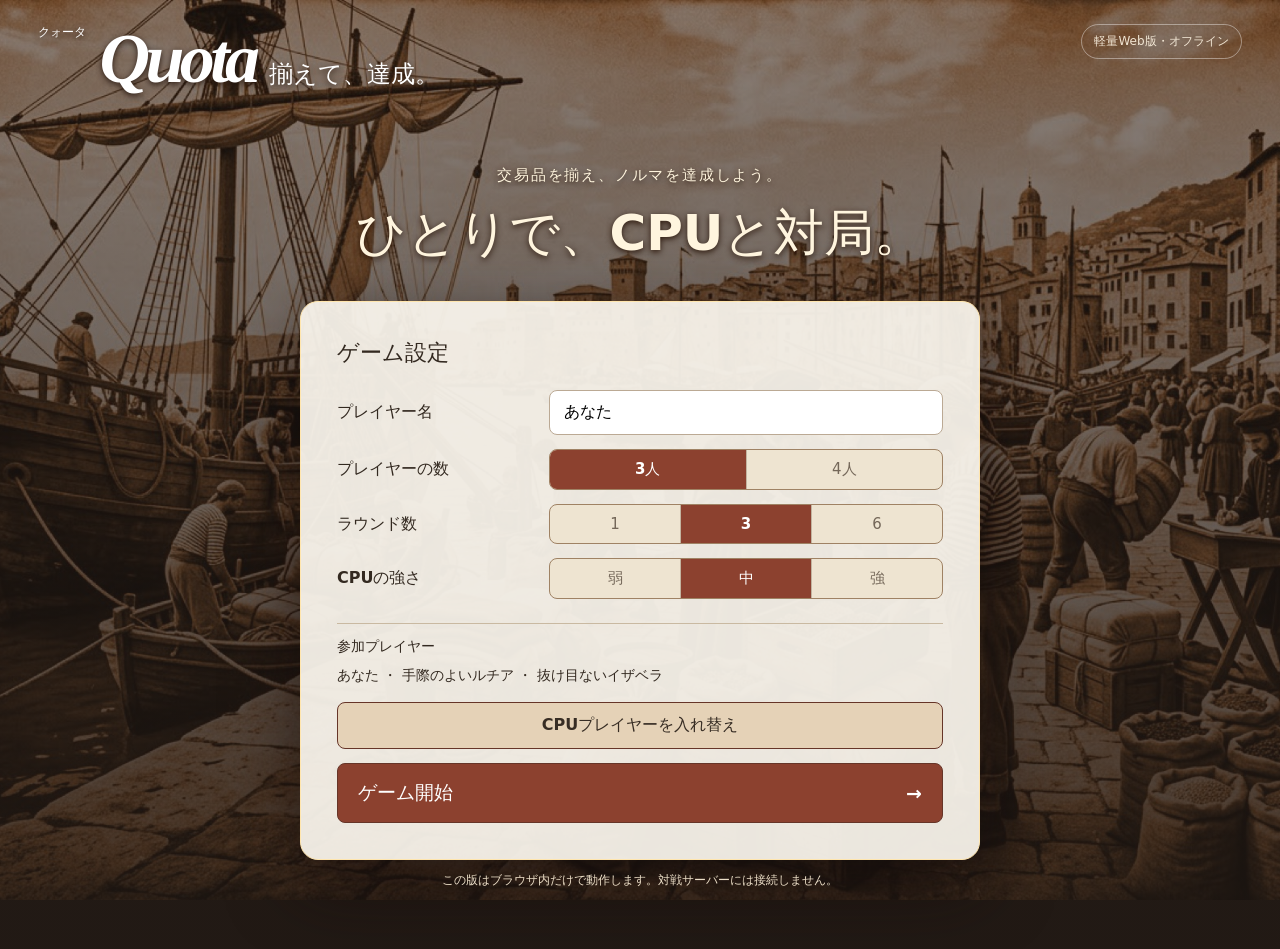
==== web-lite/index.html @ a349e128 "Add standalone lightweight offline web prototype" ====
<!doctype html>
<html lang="ja">
<head>
  <meta charset="utf-8">
  <meta name="viewport" content="width=device-width, initial-scale=1, viewport-fit=cover">
  <meta name="theme-color" content="#231c18">
  <meta name="description" content="Quotaの軽量Web試作版。オフラインでCPUと対局できます。">
  <title>Quota — 軽量Web版</title>
  <link rel="stylesheet" href="./style.css">
  <script type="module" src="./app.mjs"></script>
</head>
<body>
  <div id="app"></div>
</body>
</html>
---- web-lite/style.css ----
:root { color-scheme: light; font-family: "Hiragino Kaku Gothic ProN", "Yu Gothic", system-ui, sans-serif; color: #332920; background: #241b17; font-synthesis: none; }
* { box-sizing: border-box; }
body { margin: 0; min-width: 300px; background: #241b17; }
button, input { font: inherit; }
button { cursor: pointer; }
button:disabled { cursor: not-allowed; opacity: .42; }
button:focus-visible, input:focus-visible { outline: 3px solid #e8b960; outline-offset: 3px; }
.shell { min-height: 100svh; max-width: 1500px; margin: auto; padding: 24px clamp(16px, 3vw, 50px) 48px; background: linear-gradient(180deg, rgba(33,25,20,.5), rgba(33,25,20,.82)), url('./assets/horizontal_base.jpg') center top / cover fixed; }
.mast { display: flex; align-items: flex-start; justify-content: space-between; gap: 16px; color: white; }
.wordmark { display: flex; align-items: baseline; gap: 13px; text-shadow: 0 2px 6px #281810; }
.wordmark span { align-self: flex-start; font-size: 12px; font-weight: 700; }
.wordmark strong { font: italic 700 clamp(38px, 6vw, 70px)/1 Georgia, serif; letter-spacing: -.065em; }
.wordmark em { font-size: clamp(14px, 2vw, 24px); font-style: normal; font-weight: 700; }
.edition { padding: 8px 12px; border: 1px solid #ffffff66; border-radius: 999px; color: #f1e6d4; font-size: 12px; white-space: nowrap; }
.intro { color: #fff5de; text-align: center; margin: clamp(46px, 8vh, 100px) 0 34px; text-shadow: 0 2px 6px #2b170b; }
.intro p { font-size: 15px; letter-spacing: .12em; }
.intro h1 { font-size: clamp(28px, 5vw, 50px); margin: 8px 0; }
.setup-card { max-width: 680px; margin: auto; padding: clamp(20px, 4vw, 36px); background: #faf6edee; border: 1px solid #ffe5ad; border-radius: 18px; box-shadow: 0 24px 70px #130b09aa; }
.setup-card h2 { margin: 0 0 22px; font-size: 22px; }
.field { display: grid; grid-template-columns: minmax(140px, .85fr) minmax(0, 1.7fr); align-items: center; gap: 15px; margin: 14px 0; }
.field > span { font-weight: 750; }
.field input { width: 100%; padding: 12px 14px; border: 1px solid #bba994; border-radius: 8px; background: white; }
.segmented { display: flex; width: 100%; border: 1px solid #9f8264; border-radius: 8px; overflow: hidden; background: #eee4d1; }
.segmented button { min-width: 0; flex: 1; padding: 10px 3px; border: 0; border-right: 1px solid #c3b4a0; background: transparent; color: #746759; font-size: 15px; }
.segmented button:last-child { border-right: 0; }
.segmented button.chosen { background: #8c412f; color: white; font-weight: 800; }
.cpu-list { margin-top: 24px; padding: 14px 0; border-top: 1px solid #c9b9a1; display: grid; gap: 8px; font-size: 14px; }
.cpu-list span { line-height: 1.7; }
.primary, .quiet, .toolbar, .action-row button, .dialog-actions button { border: 1px solid #663528; border-radius: 8px; background: #eadbc4; color: #372d24; font-weight: 750; }
.primary { background: #8c412f; color: white; }
.primary:hover:not(:disabled) { background: #a14d36; }
.quiet { width: 100%; padding: 12px; background: #e5d2b7; }
.start { display: flex; align-items: center; justify-content: space-between; width: 100%; padding: 16px 20px; margin-top: 14px; font-size: 19px; }
.setup-foot { color: #ebdec7; font-size: 12px; text-align: center; }
.board { padding-bottom: 60px; }
.board-toolbar { display: flex; justify-content: space-between; align-items: center; margin: 18px 0 20px; gap: 12px; color: #fff4de; }
.board-toolbar > div { display: flex; align-items: center; gap: 12px; }
.round-pill { padding: 7px 11px; background: #e8cb98; color: #3c2c1f; border-radius: 6px; font-weight: 800; }
.deck-info { font-size: 14px; }
.toolbar { min-width: 72px; padding: 7px 11px; background: #f1e9db; }
.market { padding: clamp(14px, 2vw, 25px); background: #eae1d2f2; border-radius: 14px; box-shadow: 0 8px 28px #0005; }
.section-title { display: flex; justify-content: space-between; align-items: center; gap: 10px; margin-bottom: 14px; }
.section-title h2 { font-size: 18px; margin: 0; }
.section-title span { font-size: 14px; }
.market-row { display: flex; flex-wrap: nowrap; justify-content: space-between; gap: clamp(3px, .65vw, 10px); }
.card { position: relative; flex: 0 1 120px; width: 100%; aspect-ratio: .7; min-width: 0; padding: 6px 5px; border: 1px solid #8f8070; border-radius: 9px; background: #fffefa; box-shadow: 0 3px 7px #362a262e; display: flex; flex-direction: column; align-items: center; justify-content: space-between; color: #342a23; text-align: center; transition: transform .17s, box-shadow .17s; }
.card.selectable:hover { transform: translateY(-6px); box-shadow: 0 9px 16px #39241766; }
.card.selected { transform: translateY(-9px); outline: 3px solid #c66d31; outline-offset: 0; }
.card.muted { opacity: .62; }
.card.empty { border-style: dashed; background: #d8cfc1; box-shadow: none; }
.kind-mark { position: absolute; width: 5px; height: 19%; left: 0; top: 55%; }
.card .rank { align-self: flex-start; font: 700 clamp(14px, 2.3vw, 28px)/1.1 Georgia, serif; }
.card img { width: 87%; height: 56%; object-fit: contain; }
.card .goods-name { width: 100%; overflow: hidden; text-overflow: ellipsis; white-space: nowrap; font-size: clamp(8px, 1.3vw, 14px); }
.play-grid { display: grid; grid-template-columns: minmax(0, 1fr) minmax(240px, 300px); gap: 18px; margin-top: 18px; }
.player-stack { display: grid; gap: 12px; }
.player { padding: 16px 18px; border: 1px solid #d5c8b5; border-radius: 12px; background: #f5eee4ef; }
.player.turn { border: 3px solid #ca8e46; padding: 14px 16px; box-shadow: 0 0 0 3px #54311e99; }
.player-head { display: flex; justify-content: space-between; gap: 8px; align-items: center; border-bottom: 1px solid #d8c9b8; padding-bottom: 7px; }
.player-head h2 { margin: 0; display: flex; align-items: center; flex-wrap: wrap; gap: 6px; font-size: clamp(14px, 2vw, 20px); }
.player-head > strong { white-space: nowrap; font-size: 27px; }
.player-head small { font-size: 12px; margin-left: 2px; }
.seat { display: inline-grid; place-items: center; width: 25px; height: 25px; border-radius: 50%; border: 1px solid #8b725b; font-size: 14px; }
.you { color: #8c412f; font-size: 11px; }
.player-body { display: grid; grid-template-columns: minmax(0, 1.2fr) minmax(0, 1fr); gap: 14px; }
.player-body h3 { display: flex; justify-content: space-between; gap: 6px; font-size: 13px; margin: 10px 0 8px; }
.player-body h3 span { font-weight: 500; }
.card-row { display: flex; min-height: 69px; align-items: flex-start; gap: 3px; overflow-x: auto; padding: 2px 2px 6px; }
.card.small { flex: 0 0 45px; width: 45px; padding: 3px; border-radius: 5px; }
.card.small .rank { font-size: 11px; }
.card.small .goods-name { font-size: 7px; }
.card.small .kind-mark { width: 3px; }
.achievement { display: flex; flex-wrap: wrap; gap: 4px; align-items: flex-start; min-height: 54px; }
.ach-chip { display: inline-grid; place-items: center; width: 25px; height: 25px; border-radius: 4px; color: white; font-size: 12px; font-weight: 800; }
.empty-note { color: #9d8a76; font-size: 12px; }
.badges { display: flex; gap: 5px; margin-top: 8px; flex-wrap: wrap; }
.title-badge { padding: 4px 7px; border-radius: 5px; background: #d9e6f0; color: #385c76; font-size: 11px; }
.right-rail { align-self: start; display: grid; gap: 14px; }
.turn-box, .actions, .log { border: 1px solid #d5c8b5; border-radius: 12px; background: #f5eee4f5; padding: 15px; }
.turn-box > span { font-size: 12px; color: #786455; }
.turn-box strong { display: block; margin: 4px 0; font-size: 19px; }
.turn-box p { font-size: 13px; line-height: 1.6; margin: 8px 0 0; }
.actions .primary { width: 100%; padding: 12px; display: flex; justify-content: space-between; }
.action-hint { display: block; padding: 9px 2px 14px; font-size: 14px; font-weight: 700; }
.action-row { display: grid; grid-template-columns: repeat(2, 1fr); gap: 8px; }
.action-row button { display: flex; flex-direction: column; justify-content: center; gap: 3px; padding: 12px 5px; background: #e1c49a; font-size: 15px; }
.action-row small { font-size: 10px; font-weight: 500; }
.actions p { font-size: 11px; color: #735e49; line-height: 1.5; }
.waiting { padding: 16px; text-align: center; color: #815536; font-weight: 700; }
.log h3 { margin: 0 0 8px; font-size: 14px; }
.log p { margin: 5px 0; font-size: 12px; line-height: 1.5; }
.shade { position: fixed; inset: 0; z-index: 30; display: grid; place-items: center; padding: 20px; background: #100c0bb3; overflow-y: auto; }
.dialog { width: min(100%, 550px); max-height: calc(100svh - 40px); overflow-y: auto; padding: clamp(20px, 4vw, 32px); border-radius: 14px; background: #faf4e8; box-shadow: 0 20px 60px #0008; }
.dialog h2 { margin: 5px 0 15px; font-size: clamp(22px, 3vw, 29px); }
.dialog p { line-height: 1.7; }
.dialog .field { grid-template-columns: minmax(100px, .8fr) minmax(0, 2fr); }
.dialog .segmented button { font-size: 13px; }
.wide { width: 100%; padding: 14px; margin-top: 22px; }
.dialog-actions { display: flex; gap: 10px; }
.dialog-actions button { flex: 1; padding: 12px; }
.score-dialog { width: min(100%, 700px); }
.overline { color: #a05d39; letter-spacing: .2em; font-size: 11px; font-weight: 800; }
.score-list { display: grid; gap: 8px; margin: 24px 0; }
.score-row { display: grid; grid-template-columns: 38px minmax(0, 1fr) auto; column-gap: 10px; align-items: center; padding: 12px 14px; border: 1px solid #d6c0a6; border-radius: 8px; }
.score-row b { color: #8c412f; }.score-row span { font-weight: 700; }.score-row small { grid-column: 2; color: #766758; line-height: 1.5; }.score-row strong { grid-column: 3; grid-row: 1 / 3; }
.winner { text-align: center; font-weight: 750; }
@media (max-width: 850px) {
  .shell { background-attachment: scroll; }
  .play-grid { grid-template-columns: 1fr; }
  .right-rail { grid-row: 1; grid-template-columns: 1fr; }
  .turn-box, .log { display: none; }
  .actions { padding: 12px; }
  .action-row { grid-template-columns: repeat(4, 1fr); }
}
@media (max-width: 580px) {
  .shell { padding: 16px 10px 30px; }
  .mast { align-items: center; }
  .wordmark { gap: 8px; }
  .wordmark span { display: none; }
  .wordmark strong { font-size: 38px; }
  .wordmark em { font-size: 12px; }
  .edition { font-size: 9px; padding: 5px 7px; }
  .field { display: block; }
  .field > span { display: block; margin-bottom: 6px; }
  .board-toolbar { margin: 14px 0; }
  .board-toolbar > div { gap: 5px; }
  .round-pill, .deck-info, .toolbar { font-size: 11px; }
  .toolbar { min-width: 50px; padding: 6px; }
  .market { padding: 10px 6px; }
  .market-row { gap: 2px; }
  .card { border-radius: 5px; padding: 3px 1px; }
  .card .rank { font-size: clamp(10px, 3.4vw, 17px); }
  .card .goods-name { font-size: clamp(6px, 1.9vw, 9px); }
  .card .kind-mark { width: 3px; }
  .player { padding: 10px; }
  .player.turn { padding: 8px; }
  .player-body { gap: 8px; }
  .action-row { gap: 4px; }
  .action-row button { padding: 9px 1px; font-size: 12px; }
  .dialog .field { display: block; }
}
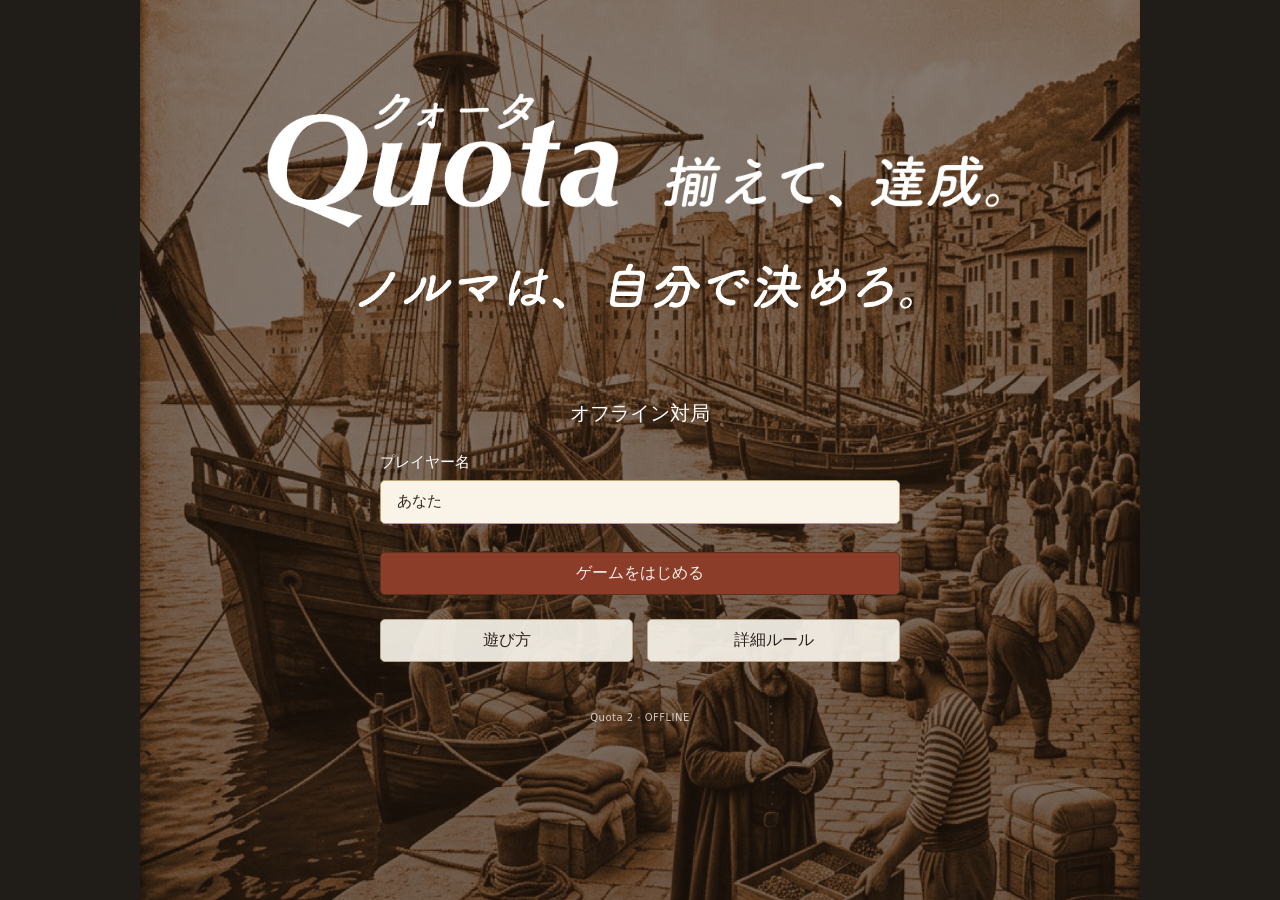
==== commit 721b7028: "Port Unity offline rules and CPU profiles to lightweight client" ====
--- a/web-lite/index.html
+++ b/web-lite/index.html
@@ -4,7 +4,7 @@
   <meta charset="utf-8">
   <meta name="viewport" content="width=device-width, initial-scale=1, viewport-fit=cover">
   <meta name="theme-color" content="#231c18">
-  <meta name="description" content="Quotaの軽量Web試作版。オフラインでCPUと対局できます。">
+  <meta name="description" content="交易品を集めるカードゲームQuotaの軽量Web版。6人のCPUとオフラインで対局できます。">
   <title>Quota — 軽量Web版</title>
   <link rel="stylesheet" href="./style.css">
   <script type="module" src="./app.mjs"></script>
--- a/web-lite/style.css
+++ b/web-lite/style.css
@@ -1,141 +1,1088 @@
-:root { color-scheme: light; font-family: "Hiragino Kaku Gothic ProN", "Yu Gothic", system-ui, sans-serif; color: #332920; background: #241b17; font-synthesis: none; }
-* { box-sizing: border-box; }
-body { margin: 0; min-width: 300px; background: #241b17; }
-button, input { font: inherit; }
-button { cursor: pointer; }
-button:disabled { cursor: not-allowed; opacity: .42; }
-button:focus-visible, input:focus-visible { outline: 3px solid #e8b960; outline-offset: 3px; }
-.shell { min-height: 100svh; max-width: 1500px; margin: auto; padding: 24px clamp(16px, 3vw, 50px) 48px; background: linear-gradient(180deg, rgba(33,25,20,.5), rgba(33,25,20,.82)), url('./assets/horizontal_base.jpg') center top / cover fixed; }
-.mast { display: flex; align-items: flex-start; justify-content: space-between; gap: 16px; color: white; }
-.wordmark { display: flex; align-items: baseline; gap: 13px; text-shadow: 0 2px 6px #281810; }
-.wordmark span { align-self: flex-start; font-size: 12px; font-weight: 700; }
-.wordmark strong { font: italic 700 clamp(38px, 6vw, 70px)/1 Georgia, serif; letter-spacing: -.065em; }
-.wordmark em { font-size: clamp(14px, 2vw, 24px); font-style: normal; font-weight: 700; }
-.edition { padding: 8px 12px; border: 1px solid #ffffff66; border-radius: 999px; color: #f1e6d4; font-size: 12px; white-space: nowrap; }
-.intro { color: #fff5de; text-align: center; margin: clamp(46px, 8vh, 100px) 0 34px; text-shadow: 0 2px 6px #2b170b; }
-.intro p { font-size: 15px; letter-spacing: .12em; }
-.intro h1 { font-size: clamp(28px, 5vw, 50px); margin: 8px 0; }
-.setup-card { max-width: 680px; margin: auto; padding: clamp(20px, 4vw, 36px); background: #faf6edee; border: 1px solid #ffe5ad; border-radius: 18px; box-shadow: 0 24px 70px #130b09aa; }
-.setup-card h2 { margin: 0 0 22px; font-size: 22px; }
-.field { display: grid; grid-template-columns: minmax(140px, .85fr) minmax(0, 1.7fr); align-items: center; gap: 15px; margin: 14px 0; }
-.field > span { font-weight: 750; }
-.field input { width: 100%; padding: 12px 14px; border: 1px solid #bba994; border-radius: 8px; background: white; }
-.segmented { display: flex; width: 100%; border: 1px solid #9f8264; border-radius: 8px; overflow: hidden; background: #eee4d1; }
-.segmented button { min-width: 0; flex: 1; padding: 10px 3px; border: 0; border-right: 1px solid #c3b4a0; background: transparent; color: #746759; font-size: 15px; }
-.segmented button:last-child { border-right: 0; }
-.segmented button.chosen { background: #8c412f; color: white; font-weight: 800; }
-.cpu-list { margin-top: 24px; padding: 14px 0; border-top: 1px solid #c9b9a1; display: grid; gap: 8px; font-size: 14px; }
-.cpu-list span { line-height: 1.7; }
-.primary, .quiet, .toolbar, .action-row button, .dialog-actions button { border: 1px solid #663528; border-radius: 8px; background: #eadbc4; color: #372d24; font-weight: 750; }
-.primary { background: #8c412f; color: white; }
-.primary:hover:not(:disabled) { background: #a14d36; }
-.quiet { width: 100%; padding: 12px; background: #e5d2b7; }
-.start { display: flex; align-items: center; justify-content: space-between; width: 100%; padding: 16px 20px; margin-top: 14px; font-size: 19px; }
-.setup-foot { color: #ebdec7; font-size: 12px; text-align: center; }
-.board { padding-bottom: 60px; }
-.board-toolbar { display: flex; justify-content: space-between; align-items: center; margin: 18px 0 20px; gap: 12px; color: #fff4de; }
-.board-toolbar > div { display: flex; align-items: center; gap: 12px; }
-.round-pill { padding: 7px 11px; background: #e8cb98; color: #3c2c1f; border-radius: 6px; font-weight: 800; }
-.deck-info { font-size: 14px; }
-.toolbar { min-width: 72px; padding: 7px 11px; background: #f1e9db; }
-.market { padding: clamp(14px, 2vw, 25px); background: #eae1d2f2; border-radius: 14px; box-shadow: 0 8px 28px #0005; }
-.section-title { display: flex; justify-content: space-between; align-items: center; gap: 10px; margin-bottom: 14px; }
-.section-title h2 { font-size: 18px; margin: 0; }
-.section-title span { font-size: 14px; }
-.market-row { display: flex; flex-wrap: nowrap; justify-content: space-between; gap: clamp(3px, .65vw, 10px); }
-.card { position: relative; flex: 0 1 120px; width: 100%; aspect-ratio: .7; min-width: 0; padding: 6px 5px; border: 1px solid #8f8070; border-radius: 9px; background: #fffefa; box-shadow: 0 3px 7px #362a262e; display: flex; flex-direction: column; align-items: center; justify-content: space-between; color: #342a23; text-align: center; transition: transform .17s, box-shadow .17s; }
-.card.selectable:hover { transform: translateY(-6px); box-shadow: 0 9px 16px #39241766; }
-.card.selected { transform: translateY(-9px); outline: 3px solid #c66d31; outline-offset: 0; }
-.card.muted { opacity: .62; }
-.card.empty { border-style: dashed; background: #d8cfc1; box-shadow: none; }
-.kind-mark { position: absolute; width: 5px; height: 19%; left: 0; top: 55%; }
-.card .rank { align-self: flex-start; font: 700 clamp(14px, 2.3vw, 28px)/1.1 Georgia, serif; }
-.card img { width: 87%; height: 56%; object-fit: contain; }
-.card .goods-name { width: 100%; overflow: hidden; text-overflow: ellipsis; white-space: nowrap; font-size: clamp(8px, 1.3vw, 14px); }
-.play-grid { display: grid; grid-template-columns: minmax(0, 1fr) minmax(240px, 300px); gap: 18px; margin-top: 18px; }
-.player-stack { display: grid; gap: 12px; }
-.player { padding: 16px 18px; border: 1px solid #d5c8b5; border-radius: 12px; background: #f5eee4ef; }
-.player.turn { border: 3px solid #ca8e46; padding: 14px 16px; box-shadow: 0 0 0 3px #54311e99; }
-.player-head { display: flex; justify-content: space-between; gap: 8px; align-items: center; border-bottom: 1px solid #d8c9b8; padding-bottom: 7px; }
-.player-head h2 { margin: 0; display: flex; align-items: center; flex-wrap: wrap; gap: 6px; font-size: clamp(14px, 2vw, 20px); }
-.player-head > strong { white-space: nowrap; font-size: 27px; }
-.player-head small { font-size: 12px; margin-left: 2px; }
-.seat { display: inline-grid; place-items: center; width: 25px; height: 25px; border-radius: 50%; border: 1px solid #8b725b; font-size: 14px; }
-.you { color: #8c412f; font-size: 11px; }
-.player-body { display: grid; grid-template-columns: minmax(0, 1.2fr) minmax(0, 1fr); gap: 14px; }
-.player-body h3 { display: flex; justify-content: space-between; gap: 6px; font-size: 13px; margin: 10px 0 8px; }
-.player-body h3 span { font-weight: 500; }
-.card-row { display: flex; min-height: 69px; align-items: flex-start; gap: 3px; overflow-x: auto; padding: 2px 2px 6px; }
-.card.small { flex: 0 0 45px; width: 45px; padding: 3px; border-radius: 5px; }
-.card.small .rank { font-size: 11px; }
-.card.small .goods-name { font-size: 7px; }
-.card.small .kind-mark { width: 3px; }
-.achievement { display: flex; flex-wrap: wrap; gap: 4px; align-items: flex-start; min-height: 54px; }
-.ach-chip { display: inline-grid; place-items: center; width: 25px; height: 25px; border-radius: 4px; color: white; font-size: 12px; font-weight: 800; }
-.empty-note { color: #9d8a76; font-size: 12px; }
-.badges { display: flex; gap: 5px; margin-top: 8px; flex-wrap: wrap; }
-.title-badge { padding: 4px 7px; border-radius: 5px; background: #d9e6f0; color: #385c76; font-size: 11px; }
-.right-rail { align-self: start; display: grid; gap: 14px; }
-.turn-box, .actions, .log { border: 1px solid #d5c8b5; border-radius: 12px; background: #f5eee4f5; padding: 15px; }
-.turn-box > span { font-size: 12px; color: #786455; }
-.turn-box strong { display: block; margin: 4px 0; font-size: 19px; }
-.turn-box p { font-size: 13px; line-height: 1.6; margin: 8px 0 0; }
-.actions .primary { width: 100%; padding: 12px; display: flex; justify-content: space-between; }
-.action-hint { display: block; padding: 9px 2px 14px; font-size: 14px; font-weight: 700; }
-.action-row { display: grid; grid-template-columns: repeat(2, 1fr); gap: 8px; }
-.action-row button { display: flex; flex-direction: column; justify-content: center; gap: 3px; padding: 12px 5px; background: #e1c49a; font-size: 15px; }
-.action-row small { font-size: 10px; font-weight: 500; }
-.actions p { font-size: 11px; color: #735e49; line-height: 1.5; }
-.waiting { padding: 16px; text-align: center; color: #815536; font-weight: 700; }
-.log h3 { margin: 0 0 8px; font-size: 14px; }
-.log p { margin: 5px 0; font-size: 12px; line-height: 1.5; }
-.shade { position: fixed; inset: 0; z-index: 30; display: grid; place-items: center; padding: 20px; background: #100c0bb3; overflow-y: auto; }
-.dialog { width: min(100%, 550px); max-height: calc(100svh - 40px); overflow-y: auto; padding: clamp(20px, 4vw, 32px); border-radius: 14px; background: #faf4e8; box-shadow: 0 20px 60px #0008; }
-.dialog h2 { margin: 5px 0 15px; font-size: clamp(22px, 3vw, 29px); }
-.dialog p { line-height: 1.7; }
-.dialog .field { grid-template-columns: minmax(100px, .8fr) minmax(0, 2fr); }
-.dialog .segmented button { font-size: 13px; }
-.wide { width: 100%; padding: 14px; margin-top: 22px; }
-.dialog-actions { display: flex; gap: 10px; }
-.dialog-actions button { flex: 1; padding: 12px; }
-.score-dialog { width: min(100%, 700px); }
-.overline { color: #a05d39; letter-spacing: .2em; font-size: 11px; font-weight: 800; }
-.score-list { display: grid; gap: 8px; margin: 24px 0; }
-.score-row { display: grid; grid-template-columns: 38px minmax(0, 1fr) auto; column-gap: 10px; align-items: center; padding: 12px 14px; border: 1px solid #d6c0a6; border-radius: 8px; }
-.score-row b { color: #8c412f; }.score-row span { font-weight: 700; }.score-row small { grid-column: 2; color: #766758; line-height: 1.5; }.score-row strong { grid-column: 3; grid-row: 1 / 3; }
-.winner { text-align: center; font-weight: 750; }
-@media (max-width: 850px) {
-  .shell { background-attachment: scroll; }
-  .play-grid { grid-template-columns: 1fr; }
-  .right-rail { grid-row: 1; grid-template-columns: 1fr; }
-  .turn-box, .log { display: none; }
-  .actions { padding: 12px; }
-  .action-row { grid-template-columns: repeat(4, 1fr); }
-}
-@media (max-width: 580px) {
-  .shell { padding: 16px 10px 30px; }
-  .mast { align-items: center; }
-  .wordmark { gap: 8px; }
-  .wordmark span { display: none; }
-  .wordmark strong { font-size: 38px; }
-  .wordmark em { font-size: 12px; }
-  .edition { font-size: 9px; padding: 5px 7px; }
-  .field { display: block; }
-  .field > span { display: block; margin-bottom: 6px; }
-  .board-toolbar { margin: 14px 0; }
-  .board-toolbar > div { gap: 5px; }
-  .round-pill, .deck-info, .toolbar { font-size: 11px; }
-  .toolbar { min-width: 50px; padding: 6px; }
-  .market { padding: 10px 6px; }
-  .market-row { gap: 2px; }
-  .card { border-radius: 5px; padding: 3px 1px; }
-  .card .rank { font-size: clamp(10px, 3.4vw, 17px); }
-  .card .goods-name { font-size: clamp(6px, 1.9vw, 9px); }
-  .card .kind-mark { width: 3px; }
-  .player { padding: 10px; }
-  .player.turn { padding: 8px; }
-  .player-body { gap: 8px; }
-  .action-row { gap: 4px; }
-  .action-row button { padding: 9px 1px; font-size: 12px; }
-  .dialog .field { display: block; }
-}
+:root {
+  color-scheme:light;
+  font-family:"Hiragino Kaku Gothic ProN","Yu Gothic",system-ui,sans-serif;
+  color:#2c221e;
+  background:#201c18;
+  font-synthesis:none;
+  --paper:#f6f1e8;
+  --accent:#8c3d2a;
+  --outline:#a38a61;
+  --cream:#d9c7a5
+}
+* {
+  box-sizing:border-box
+}
+body {
+  margin:0;
+  min-width:300px
+}
+button,input {
+  font:inherit
+}
+button {
+  cursor:pointer;
+  touch-action:manipulation
+}
+button:disabled {
+  cursor:default;
+  opacity:.5
+}
+button:focus-visible,input:focus-visible {
+  outline:3px solid #efbd70;
+  outline-offset:3px
+}
+button {
+  color:inherit
+}
+img {
+  max-width:100%
+}
+.shell {
+  position:relative;
+  margin:auto;
+  width:100%;
+  max-width:1000px;
+  min-height:100svh;
+  padding:24px clamp(18px,4vw,48px) 40px;
+  background:linear-gradient(#21160d88,#21160d99),url('./assets/vertical_base.jpg') center/cover;
+  isolation:isolate
+}
+.mast {
+  display:flex;
+  flex-direction:column;
+  align-items:center;
+  gap:22px
+}
+.title-logo {
+  display:block;
+  width:100%;
+  max-width:760px;
+  height:auto;
+  filter:brightness(0) invert(1)
+}
+.tagline {
+  width:72%;
+  max-width:580px;
+  filter:brightness(0) invert(1)
+}
+.version {
+  display:block;
+  margin:24px auto 0;
+  text-align:center;
+  color:#ffffffbb;
+  font-size:10px;
+  letter-spacing:.05em
+}
+h1,h2,h3,p {
+  margin-top:0
+}
+.primary,.paper,.toolbar {
+  border:1px solid #593223;
+  border-radius:5px;
+  background:var(--accent);
+  color:var(--paper);
+  font-weight:700;
+  min-height:42px;
+  padding:10px 16px
+}
+.primary:hover:not(:disabled) {
+  background:#a14c33
+}
+.paper {
+  background:#f6f1e8ed;
+  color:#2c221e;
+  border-color:#b7a58c
+}
+.wide {
+  width:100%;
+  display:block
+}
+.menu .mast {
+  margin-top:clamp(20px,7vh,80px)
+}
+.menu-fields {
+  width:min(100%,520px);
+  margin:clamp(40px,9vh,100px) auto 50px
+}
+.mode-label {
+  text-align:center;
+  color:white;
+  font-weight:700;
+  font-size:20px;
+  margin-bottom:26px
+}
+.name-field {
+  display:grid;
+  gap:8px;
+  color:white;
+  font-size:15px;
+  font-weight:700
+}
+.name-field input {
+  width:100%;
+  border:1px solid #bfa16e;
+  background:#faf3e7;
+  border-radius:5px;
+  padding:12px 16px;
+  color:#34251c
+}
+.menu-fields>.primary {
+  margin-top:28px
+}
+.menu-guides {
+  display:flex;
+  gap:14px;
+  margin-top:24px
+}
+.menu-guides button {
+  flex:1
+}
+.lobby .mast {
+  margin-top:12px
+}
+.lobby-fields {
+  max-width:750px;
+  margin:clamp(30px,5vh,65px) auto 0
+}
+.lobby h1,.lobby h2 {
+  color:white;
+  font-size:clamp(16px,2.5vw,24px);
+  font-weight:800
+}
+.lobby h1 {
+  text-align:center;
+  margin-bottom:20px
+}
+.field {
+  display:flex;
+  align-items:stretch;
+  margin:12px 0;
+  border:1.5px solid var(--outline);
+  border-radius:7px;
+  overflow:hidden;
+  background:#312319db;
+  min-height:46px
+}
+.field>span {
+  display:flex;
+  align-items:center;
+  flex:0 0 43%;
+  padding:9px 12px;
+  color:#fff;
+  font-size:clamp(12px,1.9vw,19px);
+  font-weight:800;
+  white-space:nowrap
+}
+.segmented {
+  display:flex;
+  flex:1;
+  min-width:0
+}
+.segmented button {
+  border:0;
+  border-left:1px solid #85745d;
+  background:#d4c2a0;
+  color:#796d5b;
+  font-size:clamp(14px,2.3vw,22px);
+  flex:1;
+  min-width:0;
+  padding:8px 3px
+}
+.segmented button.chosen {
+  background:#4b251b;
+  color:white;
+  font-weight:800;
+  font-size:clamp(15px,2.4vw,23px)
+}
+.participants-label {
+  margin:24px 12px 15px
+}
+.participants {
+  width:80%;
+  margin-left:auto
+}
+.participant {
+  display:flex;
+  align-items:center;
+  justify-content:space-between;
+  gap:8px;
+  min-height:46px;
+  padding:10px 15px;
+  background:#fff1bc;
+  border-radius:5px;
+  margin:10px 0;
+  font-size:clamp(13px,2.1vw,20px)
+}
+.participant small {
+  color:#86775e;
+  font-size:.7em
+}
+.cpu-buttons {
+  display:grid;
+  gap:10px;
+  margin-top:12px
+}
+.cpu-buttons button {
+  font-size:clamp(13px,2vw,20px);
+  font-weight:500
+}
+.lobby-secondary {
+  width:70%;
+  margin:30px auto 0
+}
+.lobby-secondary button {
+  width:100%;
+  font-size:clamp(14px,2vw,20px);
+  font-weight:500
+}
+.lobby-start {
+  width:70%;
+  margin:30px auto 28px;
+  display:grid;
+  gap:12px
+}
+.lobby-start button:nth-child(2) {
+  font-size:14px;
+  font-weight:500
+}
+.lobby-fields>.paper {
+  width:70%;
+  margin:auto
+}
+.board {
+  --small-card:clamp(32px,7vw,58px);
+  --player-height:clamp(145px,30vw,235px);
+  --action-height:clamp(26px,6vw,46px);
+  --action-step:calc((var(--player-height) - var(--action-height) - 8px) / 3);
+  max-width:850px;
+  padding:12px clamp(10px,2vw,24px) 30px;
+  background:linear-gradient(#21160d11,#21160d22),url('./assets/vertical_base.jpg') center/cover;
+  container-type:inline-size
+}
+.board-top {
+  position:relative;
+  height:clamp(79px,19vw,145px)
+}
+.board-top .mast {
+  position:absolute;
+  left:0;
+  top:12%;
+  width:61%;
+  height:70%;
+  justify-content:center
+}
+.board-top .title-logo {
+  width:100%
+}
+.board-controls {
+  position:absolute;
+  right:17%;
+  top:0;
+  display:flex;
+  gap:7px
+}
+.toolbar {
+  min-height:0;
+  padding:4px 12px;
+  background:#ffffffe6;
+  color:#000;
+  font-size:clamp(11px,2.3vw,20px);
+  border:0;
+  border-radius:4px;
+  min-width:58px
+}
+.toolbar.exit {
+  background:#00cc00;
+  color:#fff
+}
+.round-state {
+  position:absolute;
+  right:18%;
+  bottom:10%;
+  display:grid;
+  gap:5px;
+  font-size:clamp(9px,1.8vw,15px)
+}
+.round-state>span {
+  display:flex;
+  align-items:center;
+  gap:3px
+}
+.round-state i {
+  display:inline-block;
+  width:9px;
+  height:9px;
+  border-radius:50%;
+  background:#f6f1e8
+}
+.round-state i.lit {
+  background:#a63c2b
+}
+.deck {
+  position:absolute;
+  right:0;
+  top:0;
+  width:15%;
+  height:95%;
+  background:linear-gradient(#241b1a77,#241b1a77),url('./assets/card_back.png') center/cover;
+  border-radius:0 0 12px 12px;
+  color:#fff;
+  display:flex;
+  flex-direction:column;
+  align-items:center;
+  justify-content:center;
+  border:2px solid #413222
+}
+.deck small {
+  font-size:clamp(10px,2vw,17px)
+}
+.deck strong {
+  font-size:clamp(24px,6vw,50px);
+  font-weight:500
+}
+.market {
+  position:relative;
+  padding:0;
+  margin-bottom:10px
+}
+.market-row {
+  display:flex;
+  gap:clamp(2px,.6vw,7px);
+  width:100%;
+  align-items:start
+}
+.card {
+  position:relative;
+  display:flex;
+  flex-direction:column;
+  align-items:center;
+  justify-content:space-between;
+  flex:1 1 0;
+  min-width:0;
+  width:100%;
+  aspect-ratio:144/200;
+  border:1px solid #3b3128;
+  border-radius:clamp(6px,1.5vw,15px);
+  padding:4% 2% 3%;
+  background:#fff;
+  overflow:hidden;
+  color:#000;
+  text-align:center
+}
+.market .card {
+  padding:1% .4% .6%
+}
+.card img {
+  width:79%;
+  height:56%;
+  object-fit:contain;
+  user-select:none;
+  pointer-events:none
+}
+.rank {
+  align-self:start;
+  font-size:clamp(16px,3.7vw,31px);
+  font-weight:500;
+  line-height:1;
+  color:var(--rank);
+  padding-left:5%;
+  font-family:Georgia,serif
+}
+.goods-name {
+  width:100%;
+  font-size:clamp(7px,1.6vw,14px);
+  white-space:nowrap;
+  overflow:hidden;
+  text-overflow:ellipsis;
+  line-height:1.4
+}
+.kind-mark {
+  position:absolute;
+  left:0;
+  top:var(--mark-y);
+  height:12.5%;
+  width:4.1667%;
+  background:var(--marker)
+}
+.card.muted {
+  opacity:.75
+}
+.card.empty {
+  background:transparent;
+  border-color:transparent;
+  visibility:hidden
+}
+.card.concealed {
+  visibility:hidden
+}
+.card.back {
+  background:url('./assets/card_back.png') center/cover;
+  padding:0
+}
+.market button:hover {
+  box-shadow:0 0 0 2px #d3a758
+}
+.market button:active {
+  transform:translateY(-3px)
+}
+.turn-notice {
+  min-height:24px;
+  color:white;
+  text-shadow:0 1px 3px #000;
+  font-size:clamp(11px,1.7vw,15px);
+  padding:3px 2px 7px
+}
+.player-stack {
+  display:grid;
+  gap:clamp(14px,3vw,25px)
+}
+.player {
+  position:relative;
+  min-width:0;
+  height:var(--player-height);
+  margin:0 2%;
+  background:#f4ecdfeb;
+  border:1px solid #968879;
+  border-radius:4px;
+  padding:clamp(16px,3vw,24px) 10px 7px
+}
+.player-name {
+  position:absolute;
+  top:-9px;
+  left:-2.2%;
+  margin:0;
+  width:55%;
+  padding:3px 8px;
+  background:#fffefa;
+  border:1px solid #9e9283;
+  border-radius:3px;
+  font-size:clamp(12px,2.4vw,21px);
+  font-weight:500;
+  line-height:1.25;
+  white-space:nowrap;
+  overflow:hidden;
+  text-overflow:ellipsis
+}
+.player.turn .player-name {
+  background:#ffe9b4;
+  font-weight:800
+}
+.player-zones {
+  height:100%;
+  display:grid;
+  grid-template-columns:clamp(36px,9%,65px) minmax(0,1fr) 34%;
+  gap:6px
+}
+.stat-labels {
+  display:grid;
+  grid-template-rows:17px 1fr 17px 1fr
+}
+.stat-labels h3 {
+  margin:0;
+  font-size:clamp(9px,1.8vw,16px);
+  font-weight:700
+}
+.stat-labels strong {
+  font-size:clamp(20px,4.5vw,36px);
+  font-weight:600;
+  line-height:1.1
+}
+.stat-labels small {
+  font-size:clamp(8px,1.6vw,14px);
+  font-weight:500
+}
+.card-zones {
+  display:grid;
+  grid-template-rows:1fr 1fr;
+  align-items:start;
+  min-width:0;
+  gap:4px
+}
+.fan {
+  position:relative;
+  height:calc(var(--small-card)*200/144);
+  min-width:0;
+  max-height:100%
+}
+.fan-slot {
+  position:absolute;
+  top:0;
+  width:var(--small-card)
+}
+.card.small {
+  width:var(--small-card);
+  flex:none;
+  border-radius:4px;
+  max-height:100%;
+  padding:4% 2% 2%
+}
+.card.small .rank {
+  font-size:clamp(10px,2.3vw,18px)
+}
+.card.small .goods-name {
+  font-size:clamp(5px,1vw,9px)
+}
+.bonus-zone {
+  position:relative;
+  min-width:0;
+  display:flex;
+  flex-direction:column;
+  align-items:end;
+  justify-content:end
+}
+.special-remaining {
+  align-self:end;
+  display:grid;
+  gap:3px;
+  width:67%;
+  margin-top:-4px;
+  margin-bottom:auto
+}
+.special-remaining span {
+  text-align:center;
+  border:1px solid #958e82;
+  background:#d4e9f3;
+  font-size:clamp(8px,1.5vw,13px);
+  line-height:1.3
+}
+.special-remaining span+span {
+  background:#dcebd0
+}
+.special-remaining .used {
+  background:#bbb;
+  color:#666
+}
+.titles {
+  align-self:center;
+  white-space:nowrap;
+  font-size:clamp(7px,1.3vw,12px);
+  line-height:1.4;
+  margin:2px 0 3px
+}
+.title {
+  font-weight:400;
+  color:#695e51
+}
+.title>span {
+  display:inline-block;
+  width:1.2em;
+  white-space:pre
+}
+.title.earned {
+  font-weight:800;
+  color:#30251c
+}
+.title.invalid {
+  text-decoration:line-through;
+  color:#a29b90
+}
+.tray-label {
+  position:absolute;
+  left:-40%;
+  bottom:13%;
+  font-size:clamp(9px,1.8vw,16px);
+  font-weight:700
+}
+.tray {
+  width:100%;
+  height:clamp(32px,7.5vw,62px);
+  border:1px solid #968a7a;
+  border-radius:4px;
+  position:relative
+}
+.chip {
+  position:absolute;
+  display:block;
+  width:clamp(7px,1.6vw,13px);
+  height:clamp(6px,1.3vw,11px);
+  transform:rotate(var(--tilt,0deg));
+  box-shadow:0 1px 1px #0003
+}
+.chip.green {
+  background:#00c847;
+  clip-path:polygon(25% 0,75% 0,100% 50%,75% 100%,25% 100%,0 50%)
+}
+.chip.purple {
+  background:#d900c9
+}
+.chip.blue {
+  background:#168bc4;
+  border-radius:50%
+}
+.action-stack {
+  position:absolute;
+  right:-2.5%;
+  top:-8px;
+  z-index:4;
+  pointer-events:none
+}
+.action-button {
+  position:absolute;
+  right:0;
+  top:calc(var(--slot)*var(--action-step));
+  height:var(--action-height);
+  padding:0 10px;
+  white-space:nowrap;
+  border:1px solid #312313;
+  border-radius:6px;
+  background:#d6ba86;
+  color:#1c130a;
+  font-size:clamp(17px,3.8vw,30px);
+  font-weight:800;
+  pointer-events:auto;
+  box-shadow:0 1px 1px #0002
+}
+.card-flyer {
+  position:fixed;
+  z-index:70;
+  pointer-events:none;
+  transform-origin:top left
+}
+.card-flyer>.card {
+  width:100%;
+  height:100%;
+  padding:3px
+}
+.card-flyer .rank {
+  font-size:clamp(12px,3vw,27px)
+}
+.card-flyer .goods-name {
+  font-size:9px
+}
+.card-flyer button {
+  pointer-events:none
+}
+.chip-flyer {
+  position:fixed;
+  z-index:90;
+  pointer-events:none;
+  width:12px;
+  height:10px
+}
+.shade {
+  position:fixed;
+  inset:0;
+  z-index:100;
+  background:#09070599;
+  display:grid;
+  place-items:center;
+  padding:18px;
+  overflow-y:auto
+}
+.dialog {
+  width:min(100%,780px);
+  max-height:calc(100svh - 36px);
+  overflow:auto;
+  padding:clamp(16px,3vw,28px);
+  border:1px solid #756048;
+  border-radius:12px;
+  background:#f6f1e8f5;
+  box-shadow:0 18px 60px #0007
+}
+.dialog h2 {
+  text-align:center;
+  font-size:clamp(20px,4vw,29px);
+  margin:0 0 22px
+}
+.dialog p {
+  line-height:1.75
+}
+.dialog .wide {
+  margin-top:20px
+}
+.dialog .field>span {
+  font-size:clamp(11px,1.9vw,18px);
+  flex-basis:49%;
+  padding:9px
+}
+.dialog .segmented button {
+  font-size:clamp(12px,2vw,19px)
+}
+.dialog-actions {
+  display:flex;
+  gap:10px
+}
+.dialog-actions button {
+  flex:1
+}
+.dialog-note {
+  font-size:13px;
+  color:#786955
+}
+.nominees {
+  display:grid;
+  gap:9px
+}
+.nominees button {
+  background:#e8dfd0;
+  color:#35291f;
+  padding:12px;
+  text-align:left;
+  border:1px solid #a8957a;
+  border-radius:6px
+}
+.nominees button.chosen {
+  background:var(--accent);
+  color:white
+}
+.nominees b {
+  display:block;
+  font-size:17px
+}
+.nominees small {
+  display:block;
+  margin-top:6px;
+  font-size:12px;
+  line-height:1.5
+}
+.guide-dialog {
+  display:flex;
+  flex-direction:column;
+  overflow:hidden
+}
+.guide-scroll {
+  overflow:auto;
+  min-height:0;
+  overscroll-behavior:contain;
+  padding:0 3px
+}
+.guide-dialog>.wide {
+  flex:none;
+  margin-top:14px
+}
+.guide-section h3 {
+  font-size:19px;
+  margin:25px 0 12px;
+  color:#82432f
+}
+.guide-panel {
+  border:1px solid #d7c5ae;
+  border-radius:7px;
+  padding:14px 16px;
+  background:#fffaf0;
+  margin:10px 0;
+  line-break:strict;
+  word-break:normal;
+  overflow-wrap:anywhere
+}
+.guide-panel p {
+  margin:0;
+  font-size:14px;
+  line-height:1.85
+}
+.guide-panel .guide-note {
+  font-size:12px;
+  margin-top:5px;
+  color:#75634f
+}
+.table-wrap {
+  overflow-x:auto;
+  margin-top:12px
+}
+table {
+  width:100%;
+  border-collapse:collapse;
+  font-size:13px;
+  line-height:1.65
+}
+td,th {
+  border:1px solid #c9b89d;
+  padding:9px;
+  text-align:left
+}
+th {
+  background:#e5d5bd
+}
+td {
+  background:#fffdf7
+}
+td:first-child {
+  white-space:nowrap
+}
+.slideshow {
+  background:#e7d9c5;
+  border-radius:6px;
+  overflow:hidden
+}
+.slideshow>img {
+  display:block;
+  width:100%;
+  aspect-ratio:1.8;
+  object-fit:contain;
+  background:#fff
+}
+.slide-bottom {
+  position:relative;
+  min-height:42px;
+  display:flex;
+  align-items:center;
+  padding:5px 12px;
+  font-size:12px
+}
+.slide-controls {
+  position:absolute;
+  left:50%;
+  transform:translateX(-50%);
+  display:flex;
+  gap:8px
+}
+.slide-controls button {
+  min-height:30px;
+  min-width:37px;
+  padding:3px 9px;
+  font-size:15px
+}
+.ceremony-panel {
+  position:absolute;
+  left:2%;
+  right:2%;
+  top:clamp(60px,13vw,110px);
+  z-index:30;
+  padding:clamp(13px,3vw,26px);
+  border:1px solid #412117;
+  border-radius:8px;
+  background:#71362bea;
+  color:white;
+  box-shadow:0 10px 25px #0002
+}
+.ceremony-panel h2 {
+  text-align:center;
+  font-size:clamp(16px,3.2vw,25px);
+  margin:0 0 18px
+}
+.ceremony-panel>p {
+  font-size:clamp(11px,2vw,17px);
+  text-align:center;
+  line-height:1.65
+}
+.ceremony-panel .wide {
+  margin-top:20px
+}
+.award-lines {
+  display:grid;
+  gap:8px;
+  margin:12px 0
+}
+.award-lines>div {
+  display:grid;
+  grid-template-columns:1fr auto auto;
+  gap:8px;
+  align-items:center;
+  font-size:clamp(10px,1.9vw,16px);
+  transition:opacity .25s
+}
+.award-lines .gone {
+  opacity:.2
+}
+.award-lines small {
+  font-size:.8em
+}
+.award-lines b {
+  font-weight:600
+}
+.score-list {
+  display:grid;
+  gap:10px;
+  margin:20px 0
+}
+.score-row {
+  display:grid;
+  grid-template-columns:2.6em minmax(0,1fr) auto;
+  align-items:center;
+  gap:7px;
+  font-size:clamp(11px,2.1vw,18px);
+  min-height:1.6em
+}
+.score-name {
+  min-width:0;
+  overflow-wrap:anywhere
+}
+.score-figure {
+  font-variant-numeric:tabular-nums;
+  white-space:nowrap;
+  font-size:clamp(12px,2.6vw,22px)
+}
+.score-figure span {
+  display:inline-block
+}
+.previous,.sum {
+  font-size:.9em
+}
+.winner {
+  margin-top:20px;
+  font-weight:700
+}
+.rank-caption {
+  font-size:12px!important;
+  color:#efcfac
+}
+.board .version {
+  margin-top:28px
+}
+@media(min-width:900px) {
+  .board {
+    max-width:700px;
+    --small-card:50px;
+    --player-height:205px;
+    --action-height:39px
+  }
+  .board-top {
+    height:125px
+  }
+  .goods-name {
+    font-size:12px
+  }
+  .rank {
+    font-size:28px
+  }
+  .player-name {
+    font-size:19px
+  }
+  .titles {
+    font-size:11px
+  }
+  .special-remaining span {
+    font-size:12px
+  }
+  .action-button {
+    font-size:27px
+  }
+  .board .ceremony-panel {
+    top:90px
+  }
+  .board .score-row {
+    font-size:16px
+  }
+  .board .score-figure {
+    font-size:20px
+  }
+}
+@media(max-width:430px) {
+  .shell {
+    padding-inline:14px
+  }
+  .menu .mast {
+    gap:18px
+  }
+  .field>span {
+    flex-basis:45%;
+    padding:8px;
+    font-size:12px
+  }
+  .field {
+    min-height:39px
+  }
+  .participants {
+    width:84%
+  }
+  .participant {
+    padding:10px;
+    font-size:13px;
+    min-height:40px
+  }
+  .lobby-fields {
+    margin-top:34px
+  }
+  .lobby-start,.lobby-secondary,.lobby-fields>.paper {
+    width:84%
+  }
+  .board {
+    padding:9px 8px 25px;
+    --small-card:32px;
+    --player-height:140px;
+    --action-height:27px
+  }
+  .board-top {
+    height:78px
+  }
+  .toolbar {
+    min-width:48px;
+    padding:3px 8px;
+    font-size:12px
+  }
+  .board-controls {
+    gap:4px
+  }
+  .round-state {
+    font-size:9px;
+    gap:3px
+  }
+  .round-state i {
+    width:6px;
+    height:6px
+  }
+  .player-name {
+    font-size:12px
+  }
+  .player {
+    padding:16px 6px 6px
+  }
+  .player-zones {
+    grid-template-columns:35px minmax(0,1fr) 32%;
+    gap:4px
+  }
+  .titles {
+    font-size:7px
+  }
+  .action-button {
+    font-size:18px;
+    padding-inline:9px
+  }
+  .board .title-logo {
+    width:100%
+  }
+  .ceremony-panel {
+    padding:12px;
+    top:62px
+  }
+  .award-lines>div {
+    gap:4px;
+    font-size:10px
+  }
+  .score-row {
+    font-size:10px;
+    gap:4px;
+    grid-template-columns:2.3em minmax(0,1fr) auto
+  }
+  .score-figure {
+    font-size:12px
+  }
+  .ceremony-panel .wide {
+    min-height:34px;
+    padding:7px
+  }
+  .dialog .field {
+    flex-wrap:wrap
+  }
+  .dialog .field>span {
+    flex:0 0 100%;
+    padding:8px 10px
+  }
+  .dialog .segmented {
+    min-height:37px
+  }
+  .dialog .segmented button:first-child {
+    border-left:0
+  }
+  .guide-panel {
+    padding:12px
+  }
+  .guide-panel p {
+    font-size:13px
+  }
+  .guide-section h3 {
+    font-size:17px
+  }
+  .turn-notice {
+    font-size:10px
+  }
+  .player-stack {
+    gap:15px
+  }
+}
+@media(prefers-reduced-motion:reduce) {
+  * {
+    scroll-behavior:auto!important;
+    transition:none!important
+  }
+}
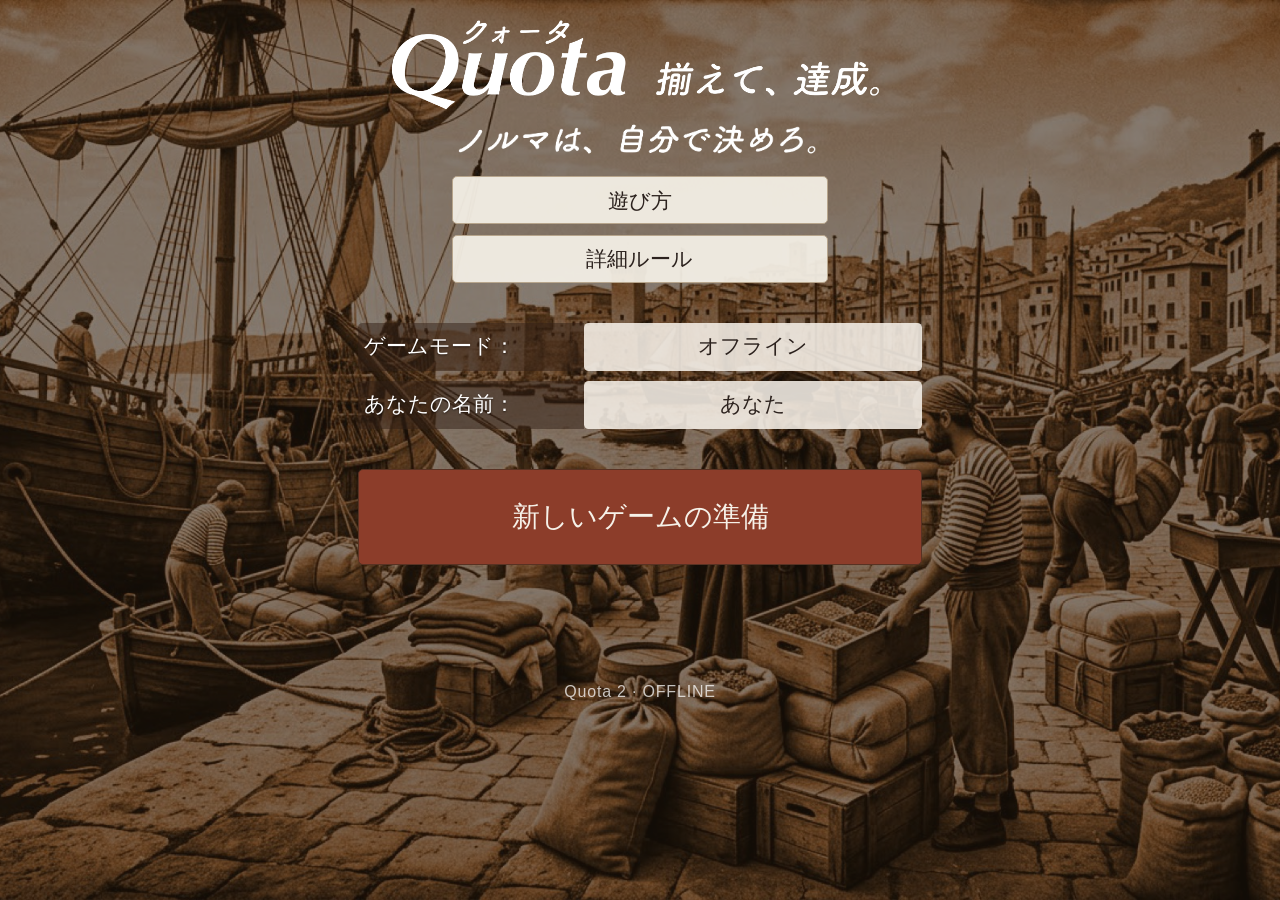
==== commit 890b9121: "Match lightweight offline presentation to Unity portrait and landscape layouts" ====
--- a/web-lite/index.html
+++ b/web-lite/index.html
@@ -7,6 +7,7 @@
   <meta name="description" content="交易品を集めるカードゲームQuotaの軽量Web版。6人のCPUとオフラインで対局できます。">
   <title>Quota — 軽量Web版</title>
   <link rel="stylesheet" href="./style.css">
+  <link rel="stylesheet" href="./unity-look.css">
   <script type="module" src="./app.mjs"></script>
 </head>
 <body>
--- a/web-lite/unity-look.css
+++ b/web-lite/unity-look.css
@@ -0,0 +1,503 @@
+/* Unity TableView reference coordinates. The playing frame scales uniformly,
+   independent of browser font sizes. Rules and authoritative state are unchanged. */
+:root {
+  --view-u: min(calc(100vw / 1080), calc(100svh / 1920));
+  --ui-font: "Hiragino Kaku Gothic ProN", "Hiragino Sans", "Yu Gothic", sans-serif;
+  --card-font: "FOT-TsukuBRdGothic Std B", "Hiragino Maru Gothic ProN", "Arial Rounded MT Bold", sans-serif;
+  font-family: var(--ui-font);
+}
+body {
+  display: flow-root; /* Keep centered setup margins from shifting the page background. */
+  min-height: 100svh;
+  background: #1a1410 url('./assets/vertical_base.jpg') center / cover fixed;
+}
+body::before {
+  content: "";
+  position: fixed;
+  inset: 0;
+  pointer-events: none;
+  background: #20170d;
+  opacity: .53;
+  transition: opacity .5s ease;
+}
+body[data-scene="game"]::before { opacity: 0; }
+.shell {
+  background: none;
+  width: calc(1080 * var(--view-u));
+  max-width: none;
+  min-height: calc(1920 * var(--view-u));
+  padding: 0;
+  z-index: 1;
+}
+.menu .mast, .lobby .mast {
+  position: absolute;
+  top: calc(24 * var(--view-u));
+  left: 0;
+  width: 100%;
+  height: calc(216 * var(--view-u));
+  margin: 0;
+  display: block;
+}
+.menu .title-logo, .lobby .title-logo {
+  position: absolute;
+  left: calc(160 * var(--view-u));
+  top: 0;
+  width: calc(760 * var(--view-u));
+  max-width: none;
+}
+.menu .tagline, .lobby .tagline {
+  position: absolute;
+  top: calc(160 * var(--view-u));
+  left: calc(260 * var(--view-u));
+  width: calc(560 * var(--view-u));
+  max-width: none;
+}
+.menu, .lobby { padding-top: calc(384 * var(--view-u)); }
+.menu-fields {
+  width: 60%;
+  margin: 0 auto;
+}
+.menu-guides {
+  display: grid;
+  width: 66.6667%;
+  margin: 0 auto calc(144 * var(--view-u));
+  gap: calc(16 * var(--view-u));
+}
+.menu-guides button {
+  height: calc(72 * var(--view-u));
+  min-height: 0;
+  padding: 0;
+  font-size: calc(32 * var(--view-u));
+  font-weight: 400;
+}
+.menu-mode, .name-field {
+  display: grid;
+  grid-template-columns: 40% 60%;
+  align-items: stretch;
+  min-height: calc(72 * var(--view-u));
+  gap: 0;
+  margin: calc(16 * var(--view-u)) 0 0;
+  font-size: calc(32 * var(--view-u));
+  line-height: 1.4;
+  font-weight: 400;
+}
+.menu-mode > span, .name-field > span {
+  display: flex;
+  align-items: center;
+  color: #fff;
+  white-space: nowrap;
+  padding: calc(8 * var(--view-u));
+  background: #32201680;
+  border-radius: calc(7 * var(--view-u)) 0 0 calc(7 * var(--view-u));
+  text-shadow: 0 1px 2px #0007;
+}
+.menu-mode > strong, .name-field input {
+  width: 100%;
+  min-width: 0;
+  display: grid;
+  place-items: center;
+  min-height: 0;
+  border: 0;
+  background: #f6f1e8df;
+  color: #2c221e;
+  padding: calc(8 * var(--view-u));
+  border-radius: calc(7 * var(--view-u));
+  text-align: center;
+  font-weight: 400;
+}
+.menu-fields > .primary {
+  margin-top: calc(144 * var(--view-u));
+  height: calc(144 * var(--view-u));
+  min-height: 0;
+  font-size: calc(42 * var(--view-u));
+  font-weight: 400;
+  padding: 0;
+}
+.lobby-fields {
+  width: 68%;
+  max-width: none;
+  margin: 0 auto;
+}
+.lobby h1, .lobby h2 {
+  font-size: calc(28 * var(--view-u));
+  text-shadow: 0 1px 2px #0005;
+}
+.lobby h1 {
+  height: calc(64 * var(--view-u));
+  margin: 0;
+  display: grid;
+  place-items: center;
+}
+.lobby .field {
+  margin: calc(16 * var(--view-u)) 0;
+  min-height: 0;
+  height: calc(64 * var(--view-u));
+  border-width: max(.5px, calc(1.5 * var(--view-u)));
+  border-radius: calc(7 * var(--view-u));
+}
+.lobby .field > span {
+  font-size: calc(28 * var(--view-u));
+  padding: 0 calc(26 * var(--view-u));
+  flex-basis: 41%;
+}
+.lobby .field:has([data-option="strength"]) > span { flex-basis: 51%; }
+.lobby .segmented button, .lobby .segmented button.chosen {
+  font-size: calc(30 * var(--view-u));
+  padding: 0;
+}
+.participants-label {
+  height: calc(64 * var(--view-u));
+  display: flex;
+  align-items: center;
+  margin: calc(16 * var(--view-u)) 0;
+  padding-left: calc(26 * var(--view-u));
+}
+.participants { width: 79%; }
+.participant {
+  height: calc(64 * var(--view-u));
+  min-height: 0;
+  padding: 0 calc(26 * var(--view-u));
+  margin: 0 0 calc(16 * var(--view-u));
+  border-radius: calc(7 * var(--view-u));
+  font-size: calc(28 * var(--view-u));
+}
+.participant small { font-size: calc(20 * var(--view-u)); }
+.cpu-buttons { gap: calc(16 * var(--view-u)); margin: 0; }
+.cpu-buttons button, .lobby-secondary button, .lobby-fields > .paper {
+  min-height: 0;
+  height: calc(64 * var(--view-u));
+  padding: 0;
+  font-size: calc(28 * var(--view-u));
+  font-weight: 400;
+}
+.lobby-secondary { width: 51.4706%; margin: calc(16 * var(--view-u)) auto; }
+.lobby-start { width: 51.4706%; margin: calc(16 * var(--view-u)) auto calc(64 * var(--view-u)); gap: calc(16 * var(--view-u)); }
+.lobby-start button:first-child {
+  height: calc(128 * var(--view-u));
+  min-height: 0;
+  padding: 0;
+  font-size: calc(56 * var(--view-u));
+  font-weight: 400;
+}
+.lobby-start button:nth-child(2) {
+  height: calc(64 * var(--view-u));
+  min-height: 0;
+  padding: 0;
+  font-size: calc(28 * var(--view-u));
+}
+.lobby-fields > .paper { width: 51.4706%; }
+.menu .version, .lobby .version {
+  position: absolute;
+  top: calc(1864 * var(--view-u));
+  width: 100%;
+  height: calc(40 * var(--view-u));
+  margin: 0;
+  font-size: calc(24 * var(--view-u));
+}
+.board {
+  --u: calc(100cqw / 1080);
+  --small-card: calc(95 * var(--u));
+  --player-height: calc(380 * var(--u));
+  --action-height: calc(72 * var(--u));
+  --action-step: calc(308 / 3 * var(--u));
+  width: min(100vw, calc(100svh * 1080 / 1920));
+  aspect-ratio: 1080 / 1920;
+  min-height: 0;
+  height: auto;
+  padding: 0;
+  margin: 0 auto;
+  color: #2c221e;
+  container-type: inline-size;
+}
+.board-top { position: absolute; inset: 0 0 auto; height: calc(158 * var(--u)); }
+.board-top .mast {
+  left: calc(24 * var(--u)); top: calc(28 * var(--u));
+  width: calc(640 * var(--u)); height: calc(116 * var(--u));
+  justify-content: center;
+}
+.board[style*="--players:4"] .mast { width: calc(596 * var(--u)); }
+.board-controls {
+  top: calc(8 * var(--u)); right: calc(184 * var(--u));
+  gap: calc(12 * var(--u));
+}
+.toolbar {
+  width: calc(144 * var(--u)); height: calc(40 * var(--u));
+  min-height: 0; min-width: 0; padding: 0;
+  font-size: calc(28 * var(--u)); border-radius: calc(7 * var(--u));
+  font-weight: 700;
+}
+.round-state {
+  top: calc(72 * var(--u)); right: calc(184 * var(--u)); bottom: auto;
+  width: calc(220 * var(--u));
+  gap: calc(2 * var(--u)); font-size: calc(22 * var(--u)); line-height: 1.3;
+}
+.board[style*="--players:4"] .round-state { width: calc(264 * var(--u)); }
+.round-state > span { gap: calc(3 * var(--u)); white-space: nowrap; }
+.round-state > span + span { font-size: calc(20 * var(--u)); }
+.round-state i { width: calc(19 * var(--u)); height: calc(19 * var(--u)); flex: none; }
+.round-state i.lit { background: #ffd326; }
+.round-state i.lit.late { background: #e64235; }
+.deck {
+  top: calc(-68 * var(--u)); right: calc(24 * var(--u));
+  width: calc(144 * var(--u)); height: calc(200 * var(--u));
+  padding-top: calc(80 * var(--u));
+  border: 0; border-radius: calc(18 * var(--u));
+  background: url('./assets/card_back.png') center / 100% 100%;
+  box-shadow: calc(-3 * var(--u)) calc(3 * var(--u)) 0 #483326;
+  justify-content: start;
+}
+.deck small { display: grid; place-items: center; font-size: calc(30 * var(--u)); height: calc(40 * var(--u)); line-height: 1; text-shadow: 0 1px 2px #000; }
+.deck strong { font-size: calc(52 * var(--u)); height: calc(64 * var(--u)); line-height: 1.1; text-shadow: 0 1px 2px #000; }
+.market {
+  position: absolute; left: 0; top: calc(158 * var(--u));
+  width: 100%; height: calc(200 * var(--u)); margin: 0;
+}
+.market-row { justify-content: center; gap: calc(4 * var(--u)); }
+.card, .market .card {
+  position: relative; flex: none;
+  width: calc(144 * var(--u)); height: calc(200 * var(--u));
+  aspect-ratio: 144 / 200;
+  padding: 0; border-radius: calc(20 * var(--u));
+  border-width: max(.45px, calc(1 * var(--u)));
+  background: #fff; box-shadow: none;
+  font-family: var(--card-font);
+}
+.card .rank {
+  position: absolute; left: 6.9444%; top: 4.5%;
+  padding: 0; font: 500 calc(36 * var(--u))/1.15 var(--card-font);
+}
+.card img { position: absolute; left: 11.1111%; top: 22%; width: 77.7778%; height: 56%; }
+.card .goods-name {
+  position: absolute; left: 2.7778%; top: 79.5%;
+  width: 94.4444%; font-size: calc(21 * var(--u)); line-height: 1;
+  overflow: visible; font-weight: 500;
+}
+.kind-mark { width: 4.1667%; height: 12.5%; }
+.card.small {
+  width: calc(95 * var(--u)); height: calc(132 * var(--u));
+  padding: 0; border-radius: calc(13.1944 * var(--u));
+  max-height: none;
+}
+.card.small .rank { font-size: calc(23.75 * var(--u)); }
+.card.small .goods-name { font-size: calc(13.8542 * var(--u)); }
+.card-coins { position: absolute; inset: 0; }
+.card-coins .chip { left: calc((1 + var(--coin-x)) * var(--u)); top: calc(var(--coin-y) * var(--u)); }
+.turn-notice {
+  position: absolute; top: calc(365 * var(--u)); left: calc(24 * var(--u));
+  width: calc(1032 * var(--u)); height: calc(28 * var(--u));
+  min-height: 0; padding: 0;
+  font-size: calc(18 * var(--u)); line-height: 1.3;
+}
+.player-stack {
+  position: absolute; left: 0; top: calc(400 * var(--u));
+  display: grid; gap: 0; width: 100%;
+}
+.player, .player.turn {
+  position: relative; width: 100%; height: calc(380 * var(--u));
+  min-height: 0; margin: 0; padding: 0;
+  background: none; border: 0; border-radius: 0; box-shadow: none;
+}
+.player::before {
+  content: ""; position: absolute;
+  left: calc(25 * var(--u)); top: calc(25 * var(--u));
+  width: calc(1030 * var(--u)); height: calc(340 * var(--u));
+  background: rgba(243,237,228,.8);
+  border: max(.35px, calc(1 * var(--u))) solid #2c221e;
+  border-radius: calc(7 * var(--u));
+  backdrop-filter: blur(calc(3 * var(--u)));
+}
+.player-name {
+  display: flex; align-items: center;
+  position: absolute; left: 0; top: calc(10 * var(--u));
+  width: calc(540 * var(--u)); height: calc(50 * var(--u));
+  margin: 0; padding: 0 calc(12 * var(--u));
+  border-width: max(.4px, calc(1 * var(--u)));
+  border-radius: 0 calc(4.5 * var(--u)) calc(4.5 * var(--u)) 0;
+  background: white; font-size: calc(var(--portrait-name) * var(--u));
+  line-height: 1; font-weight: 700;
+}
+.player.turn .player-name { animation: turn-pulse 1s ease-in-out infinite alternate; }
+@keyframes turn-pulse { from { background: #fff; } to { background: #ffe6ad; } }
+.player-zones, .stat-labels, .card-zones, .bonus-zone { display: contents; }
+.stat-labels h3, .stat-labels strong, .stat-labels .previous-score {
+  position: absolute; left: calc(32 * var(--u)); width: calc(96 * var(--u));
+  margin: 0; padding: 0; font-family: var(--ui-font); font-weight: 700;
+}
+.stat-labels h3 { font-size: calc(24 * var(--u)); height: calc(40 * var(--u)); line-height: 1.3; }
+.quota-label { top: calc(75 * var(--u)); }
+.stat-labels .quota-count { top: calc(120 * var(--u)); width: calc(142 * var(--u)); }
+.stat-labels strong { font-size: calc(48 * var(--u)); line-height: 1.15; height: calc(64 * var(--u)); }
+.stat-labels strong small { font-size: calc(21 * var(--u)); }
+.achieved-label { top: calc(220 * var(--u)); }
+.achieved-count { top: calc(262 * var(--u)); }
+.achieved-count.with-previous { top: calc(292 * var(--u)); }
+.stat-labels .previous-score { top: calc(260 * var(--u)); font-size: calc(21 * var(--u)); }
+.fan {
+  position: absolute; display: block; left: calc(130 * var(--u));
+  width: calc(768 * var(--u)); max-height: none; height: calc(145 * var(--u));
+  overflow: hidden;
+}
+.fan[data-zone="quota"] { top: calc(75 * var(--u)); }
+.fan[data-zone="achieved"] { top: calc(220 * var(--u)); width: calc(405 * var(--u)); }
+.fan-slot { top: calc(6.5 * var(--u)); left: calc(var(--card-x) * var(--u)); width: calc(95 * var(--u)); }
+.special-remaining {
+  position: absolute; display: grid; left: calc(900 * var(--u)); top: calc(75 * var(--u));
+  width: calc(148 * var(--u)); gap: calc(8 * var(--u));
+  margin: 0;
+}
+.special-remaining span {
+  display: grid; place-items: center;
+  height: calc(38 * var(--u)); font-size: calc(20 * var(--u));
+  border: max(.35px, calc(1 * var(--u))) solid #2c221e;
+  border-radius: calc(3 * var(--u));
+}
+.titles {
+  position: absolute; left: calc(775 * var(--u)); top: calc(178 * var(--u));
+  width: calc(220 * var(--u)); height: calc(60 * var(--u));
+  margin: 0; font-size: calc(16 * var(--u)); line-height: 1.25;
+}
+.title { text-align: center; position: relative; color: #2c221e; height: 33.333%; }
+.title > span { position: absolute; width: 1.2em; left: 0; text-align: center; }
+.title.invalid { color: #8a8a8a; text-decoration: none; }
+.title.invalid::after { content: ""; position: absolute; left: 0; right: 0; top: 50%; height: max(.5px, calc(2 * var(--u))); background: currentColor; }
+.tray-label {
+  left: calc(535 * var(--u)); top: calc(220 * var(--u)); bottom: auto;
+  width: calc(212 * var(--u)); height: calc(40 * var(--u));
+  font-size: calc(24 * var(--u)); text-align: right;
+}
+.tray {
+  position: absolute; left: calc(775 * var(--u)); top: calc(240 * var(--u));
+  width: calc(220 * var(--u)); height: calc(105 * var(--u));
+  background: rgba(243,237,228,.24);
+  border: max(.35px, calc(1 * var(--u))) solid #2c221e;
+  border-radius: calc(7 * var(--u));
+}
+.board .chip { width: calc(28 * var(--u)); height: calc(20 * var(--u)); box-shadow: 0 calc(2 * var(--u)) 0 #5c244577; border-bottom: calc(2 * var(--u)) solid #84007c; }
+.board .chip.green { background: #00c547; border-color: #078e35; width: calc(22 * var(--u)); height: calc(22 * var(--u)); }
+.board .chip.blue { background: #0b92cf; border-color: #076a96; width: calc(19 * var(--u)); height: calc(19 * var(--u)); }
+.action-stack { position: absolute; right: 0; top: 0; width: 0; z-index: 4; }
+.action-button {
+  top: calc(var(--slot) * 308 / 3 * var(--u)); right: 0;
+  width: calc((var(--caption-length) * 48 + 30) * var(--u)); height: calc(72 * var(--u));
+  border: max(.5px, calc(1 * var(--u))) solid #2c221e;
+  border-radius: calc(7 * var(--u));
+  font-size: calc(40 * var(--u)); padding: 0;
+  background: #d6b98c; box-shadow: none;
+}
+.ceremony-panel, .board .ceremony-panel {
+  left: calc(20 * var(--u)); right: auto; top: calc(56 * var(--u));
+  width: calc(1040 * var(--u)); min-height: calc(var(--panel-height) * var(--u));
+  padding: calc(16 * var(--u));
+  background: rgba(115,59,46,.88);
+  border: max(.5px, calc(1 * var(--u))) solid #2c221e;
+  border-radius: calc(18 * var(--u)); box-shadow: none;
+}
+.ceremony-panel h2 { font-size: calc(40 * var(--u)); height: calc(56 * var(--u)); margin: 0; line-height: 1.4; }
+.ceremony-panel > p { font-size: calc(28 * var(--u)); line-height: 1.5; margin: calc(16 * var(--u)) 0; }
+.award-lines { gap: 0; margin: calc(16 * var(--u)) 0 0 calc(48 * var(--u)); }
+.award-lines > div { grid-template-columns: calc(520 * var(--u)) 1fr; gap: calc(16 * var(--u)); height: calc(56 * var(--u)); font-size: calc(32 * var(--u)); font-weight: 700; }
+.award-lines b { font-size: calc(30 * var(--u)); }
+.award-lines small { display: none; }
+.score-list { gap: 0; margin: calc(16 * var(--u)) 0 calc(96 * var(--u)); }
+.score-row, .board .score-row { min-height: 0; height: calc(64 * var(--u)); font-size: calc(32 * var(--u)); grid-template-columns: calc(83.2 * var(--u)) minmax(0,1fr) auto; gap: 0; font-weight: 700; }
+.score-figure, .board .score-figure { font-size: calc(32 * var(--u)); min-width: calc(360 * var(--u)); text-align: right; }
+.previous, .sum { font-size: 1em; }
+.ceremony-panel .rank-caption { position: absolute; bottom: calc(91 * var(--u)); width: 95%; font-size: calc(22 * var(--u))!important; margin: 0; }
+.ceremony-panel .winner { margin-top: calc(-80 * var(--u)); margin-bottom: calc(96 * var(--u)); min-height: calc(72 * var(--u)); font-size: calc(28 * var(--u)); text-align: left; }
+.ceremony-panel .wide {
+  position: absolute; bottom: calc(16 * var(--u)); left: 50%; transform: translateX(-50%);
+  width: calc((var(--caption-length) * 32 + 48) * var(--u)); height: calc(64 * var(--u));
+  min-height: 0; padding: 0; margin: 0; font-size: calc(28 * var(--u)); font-weight: 400;
+}
+/* Match the paper window and the inline segmented fields in both settings views. */
+.dialog:not(.guide-dialog) { width: min(calc(840 * var(--view-u)),calc(100vw - 24px)); padding: calc(24 * var(--view-u)); border-radius: calc(12 * var(--view-u)); }
+.dialog:not(.guide-dialog) h2 { font-size: max(13px,calc(34 * var(--view-u))); margin-bottom: calc(24 * var(--view-u)); }
+.dialog .field { display: flex; flex-wrap: nowrap; height: calc(64 * var(--view-u)); min-height: 25px; margin: calc(16 * var(--view-u)) 0; }
+.dialog .field > span { flex: 0 0 49%; font-size: max(9px,calc(26 * var(--view-u))); padding: 0 calc(8 * var(--view-u)); }
+.dialog .segmented { min-height: 0; }
+.dialog .segmented button { font-size: max(9px,calc(26 * var(--view-u))); padding: 0; }
+.dialog:not(.guide-dialog) .wide { min-height: 27px; height: calc(66 * var(--view-u)); margin-top: calc(24 * var(--view-u)); padding: 0; font-size: max(11px,calc(28 * var(--view-u))); }
+.dialog-note { font-size: max(10px,calc(24 * var(--view-u))); }
+.nominees { gap: calc(12 * var(--view-u)); }
+.nominees button { padding: calc(14 * var(--view-u)); }
+.nominees b { font-size: max(12px,calc(30 * var(--view-u))); }
+.nominees small { font-size: max(9px,calc(22 * var(--view-u))); }
+@media (orientation: landscape) {
+  :root { --view-u: min(calc(100vw / 1920), calc(100svh / 1080)); }
+  body { background-image: url('./assets/horizontal_base.jpg'); }
+  .shell { width: calc(1920 * var(--view-u)); min-height: calc(1080 * var(--view-u)); }
+  .menu, .lobby { padding-top: calc(264 * var(--view-u)); }
+  .menu .title-logo, .lobby .title-logo { left: calc(580 * var(--view-u)); }
+  .menu .tagline, .lobby .tagline { left: calc(680 * var(--view-u)); }
+  .menu-fields { width: 44%; }
+  .menu-guides { margin-bottom: calc(60 * var(--view-u)); }
+  .menu-fields > .primary { margin-top: calc(60 * var(--view-u)); }
+  .menu .version, .lobby .version { top: calc(1024 * var(--view-u)); }
+  .lobby-fields { width: 45%; }
+  .lobby { padding-bottom: calc(75 * var(--view-u)); }
+  .lobby .version { position: static; margin-top: calc(40 * var(--view-u)); }
+  .board {
+    --u: calc(100cqw / 1920);
+    --player-height: calc(240 * var(--u));
+    width: min(100vw,calc(100svh * 1920 / 1080));
+    min-height: 0;
+    aspect-ratio: 1920 / 1080;
+    margin-top: max(0px,calc((100svh - 100vw * 1080 / 1920) / 2));
+  }
+  .board-top .mast, .board[style*="--players:4"] .mast { left: calc(28 * var(--u)); top: calc(12 * var(--u)); width: calc(250 * var(--u)); height: calc(64 * var(--u)); }
+  .player-stack { top: calc(120 * var(--u)); width: calc(1220 * var(--u)); }
+  .player, .player.turn { height: calc(240 * var(--u)); }
+  .player::before { left: calc(16 * var(--u)); top: calc(22 * var(--u)); width: calc(1188 * var(--u)); height: calc(206 * var(--u)); }
+  .player-name { left: calc(16 * var(--u)); top: calc(6 * var(--u)); width: calc(960 * var(--u)); height: calc(46 * var(--u)); padding-left: calc(12 * var(--u)); font-size: calc(var(--wide-name) * var(--u)); }
+  .special-remaining { display: flex; left: calc(976 * var(--u)); top: calc(8 * var(--u)); width: calc(228 * var(--u)); gap: calc(8 * var(--u)); }
+  .special-remaining span { width: calc(110 * var(--u)); height: calc(34 * var(--u)); font-size: calc(20 * var(--u)); }
+  .stat-labels .quota-label { left: calc(452 * var(--u)); top: calc(66 * var(--u)); }
+  .stat-labels .quota-count { left: calc(452 * var(--u)); top: calc(100 * var(--u)); }
+  .stat-labels .achieved-label { left: calc(224 * var(--u)); top: calc(70 * var(--u)); }
+  .stat-labels .achieved-count { left: calc(224 * var(--u)); top: calc(100 * var(--u)); }
+  .stat-labels .achieved-count.with-previous { top: calc(128 * var(--u)); }
+  .stat-labels .previous-score { left: calc(224 * var(--u)); top: calc(98 * var(--u)); }
+  .fan[data-zone="quota"] { left: calc(564 * var(--u)); top: calc(88 * var(--u)); width: calc(618 * var(--u)); height: calc(136 * var(--u)); }
+  .fan[data-zone="achieved"] { left: calc(330 * var(--u)); top: calc(96 * var(--u)); width: calc(94 * var(--u)); height: calc(110 * var(--u)); }
+  .fan[data-zone="achieved"] .fan-slot { transform: scale(.62); transform-origin: left top; }
+  .bonus-zone::before { content: ""; position: absolute; left: calc(216 * var(--u)); top: calc(66 * var(--u)); width: calc(220 * var(--u)); height: calc(148 * var(--u)); background: #f3ede440; border: max(.35px,calc(1 * var(--u))) solid #2c221e; border-radius: calc(7 * var(--u)); }
+  .tray { left: calc(28 * var(--u)); top: calc(104 * var(--u)); width: calc(176 * var(--u)); height: calc(110 * var(--u)); }
+  .titles { left: calc(28 * var(--u)); top: calc(54 * var(--u)); width: calc(176 * var(--u)); height: calc(48 * var(--u)); font-size: calc(12 * var(--u)); }
+  .tray-label { left: calc(36 * var(--u)); top: calc(108 * var(--u)); width: calc(120 * var(--u)); font-size: calc(14 * var(--u)); text-align: left; }
+  .market { left: calc(1245 * var(--u)); top: calc(320 * var(--u)); width: calc(650 * var(--u)); height: calc(450 * var(--u)); background: rgba(243,237,228,.8); border-radius: calc(7 * var(--u)); display: grid; place-items: center; }
+  .market-row { display: grid; grid-template-columns: repeat(4,calc(144 * var(--u))); width: auto; gap: calc(12 * var(--u)) calc(10 * var(--u)); }
+  .turn-notice { top: calc(260 * var(--u)); left: calc(1245 * var(--u)); width: calc(650 * var(--u)); font-size: calc(22 * var(--u)); }
+  .action-stack { position: fixed; right: auto; top: auto; }
+  /* The controls remain in the current player's DOM, but share the right rail. */
+  .player { position: static; }
+  .player::before, .player-name, .stat-labels h3, .stat-labels strong, .stat-labels .previous-score, .fan, .special-remaining, .titles, .tray, .tray-label, .bonus-zone::before { transform: translateY(calc(var(--row) * 240 * var(--u))); }
+  .player { --row: 0; }
+  .player:nth-child(2) { --row: 1; }
+  .player:nth-child(3) { --row: 2; }
+  .player:nth-child(4) { --row: 3; }
+  .fan[data-zone="achieved"] .fan-slot { transform: scale(.62); }
+  .action-stack { position: absolute; left: calc(1892 * var(--u)); top: calc(666 * var(--u)); }
+  .action-button { top: calc(var(--slot) * 74 * var(--u)); }
+  .ceremony-panel, .board .ceremony-panel { left: calc(855 * var(--u)); }
+}
+@media (prefers-reduced-motion: reduce) {
+  .player.turn .player-name { animation: none; background: #ffe6ad; }
+}
+.card-flyer { --u: var(--view-u); }
+.card-flyer > .card { width: 100%; height: 100%; }
+.chip-flyer { width: calc(28 * var(--view-u)); height: calc(20 * var(--view-u)); }
+@media (orientation: portrait) {
+  .menu, .lobby { margin-top: max(0px,calc((100svh - 100vw * 1920 / 1080) / 2)); }
+}
+@media (orientation: landscape) {
+  .lobby-fields { width: 68%; }
+  .lobby .field, .participant, .cpu-buttons button, .lobby-secondary button, .lobby-fields > .paper { height: calc(40 * var(--view-u)); }
+  .lobby h1, .participants-label { height: calc(40 * var(--view-u)); }
+  .lobby h1, .lobby h2, .lobby .field > span, .lobby .segmented button, .lobby .segmented button.chosen, .participant, .cpu-buttons button, .lobby-secondary button, .lobby-fields > .paper, .lobby-start button:nth-child(2) { font-size: calc(18 * var(--view-u)); }
+  .lobby-start button:first-child { height: calc(80 * var(--view-u)); font-size: calc(36 * var(--view-u)); }
+  .lobby-start button:nth-child(2) { height: calc(40 * var(--view-u)); }
+  .lobby .field, .participants-label, .lobby-secondary { margin-block: calc(10 * var(--view-u)); }
+  .participant { margin-bottom: calc(10 * var(--view-u)); }
+  .cpu-buttons, .lobby-start { gap: calc(10 * var(--view-u)); }
+  .lobby-start { margin-top: calc(10 * var(--view-u)); margin-bottom: calc(40 * var(--view-u)); }
+}
